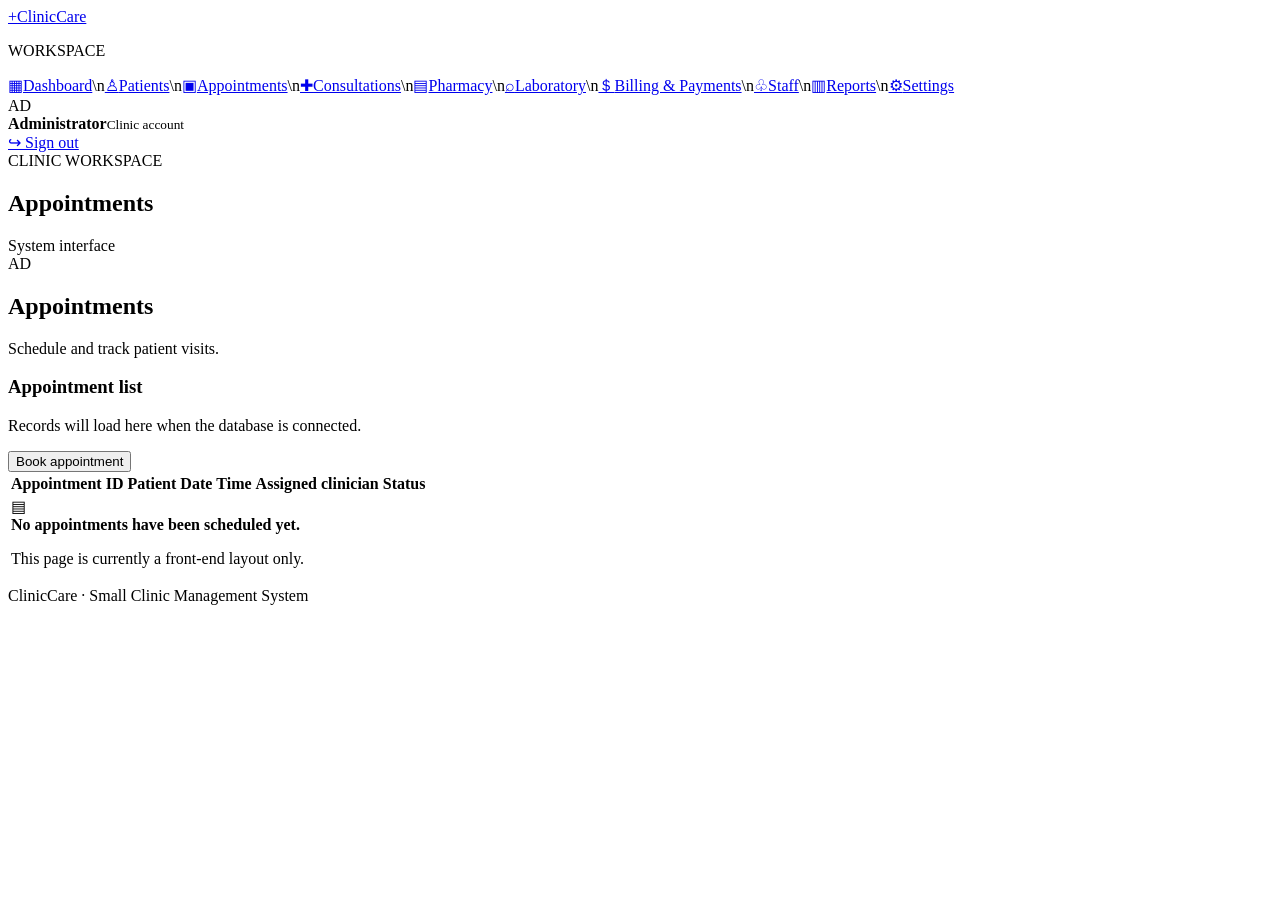
==== appointments.html @ 6c0e78ba "Initial commit Created from https://vercel.com/new" ====
<!DOCTYPE html>
<html lang="en">
<head>
  <meta charset="UTF-8">
  <meta name="viewport" content="width=device-width, initial-scale=1.0">
  <meta name="theme-color" content="#146c43">
  <title>Appointments | ClinicCare</title>
  <link rel="stylesheet" href="css/style.css">
</head>
<body>
  <div class="app-layout">
    <aside class="sidebar">
      <a class="brand" href="dashboard.html"><span class="brand-mark">+</span><span>ClinicCare</span></a>
      <p class="side-label">WORKSPACE</p>
      <nav class="side-nav"><a class="nav-link " href="dashboard.html"><span class="nav-icon">▦</span>Dashboard</a>\n<a class="nav-link " href="patients.html"><span class="nav-icon">♙</span>Patients</a>\n<a class="nav-link active" href="appointments.html"><span class="nav-icon">▣</span>Appointments</a>\n<a class="nav-link " href="consultations.html"><span class="nav-icon">✚</span>Consultations</a>\n<a class="nav-link " href="pharmacy.html"><span class="nav-icon">▤</span>Pharmacy</a>\n<a class="nav-link " href="laboratory.html"><span class="nav-icon">⌕</span>Laboratory</a>\n<a class="nav-link " href="billing.html"><span class="nav-icon">＄</span>Billing & Payments</a>\n<a class="nav-link " href="staff.html"><span class="nav-icon">♧</span>Staff</a>\n<a class="nav-link " href="reports.html"><span class="nav-icon">▥</span>Reports</a>\n<a class="nav-link " href="settings.html"><span class="nav-icon">⚙</span>Settings</a></nav>
      <div class="sidebar-bottom">
        <div class="user-mini"><div class="avatar">AD</div><div><strong>Administrator</strong><small>Clinic account</small></div></div>
        <a class="nav-link logout-link" href="index.html">↪ Sign out</a>
      </div>
    </aside>
    <main class="main-area">
      <header class="topbar">
        <div><span class="eyebrow">CLINIC WORKSPACE</span><h2>Appointments</h2></div>
        <div class="topbar-right"><span class="status-pill"><i></i> System interface</span><div class="avatar">AD</div></div>
      </header>
      <section class="page-heading"><div><h1>Appointments</h1><p>Schedule and track patient visits.</p></div></section>
      <section class="panel"><div class="panel-header"><div><h3>Appointment list</h3><p class="muted">Records will load here when the database is connected.</p></div><button class="btn btn-primary" type="button">Book appointment</button></div><div class="table-wrap"><table><thead><tr><th>Appointment ID</th><th>Patient</th><th>Date</th><th>Time</th><th>Assigned clinician</th><th>Status</th></tr></thead><tbody><tr><td colspan="6"><div class="empty-state compact"><div class="empty-icon">▤</div><strong>No appointments have been scheduled yet.</strong><p>This page is currently a front-end layout only.</p></div></td></tr></tbody></table></div></section>
      <footer class="footer">ClinicCare · Small Clinic Management System</footer>
    </main>
  </div>
</body>
</html>
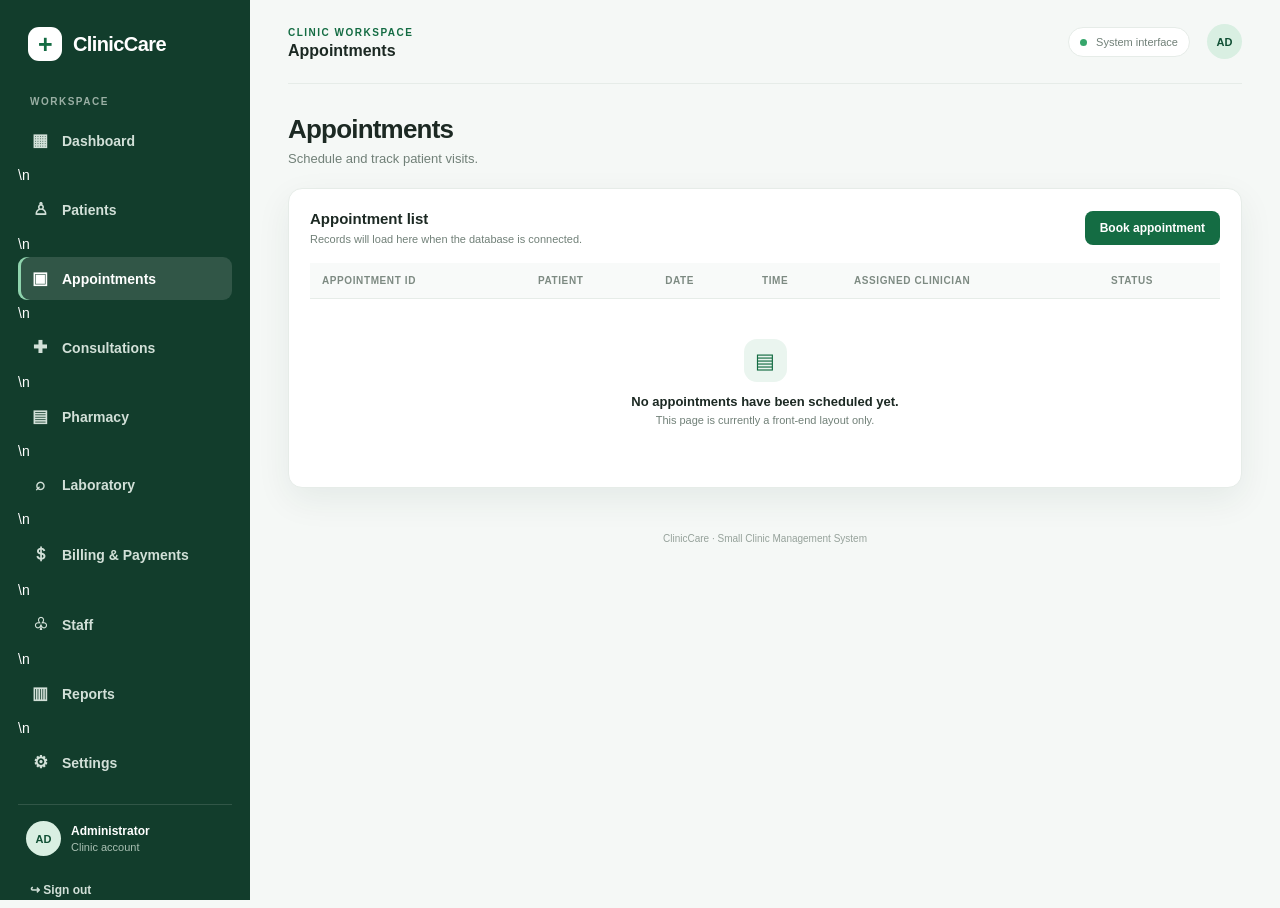
==== commit c60f4c3f: "Update appointments.html" ====
--- a/appointments.html
+++ b/appointments.html
@@ -5,7 +5,7 @@
   <meta name="viewport" content="width=device-width, initial-scale=1.0">
   <meta name="theme-color" content="#146c43">
   <title>Appointments | ClinicCare</title>
-  <link rel="stylesheet" href="css/style.css">
+  <link rel="stylesheet" href="style.css">
 </head>
 <body>
   <div class="app-layout">
--- a/style.css
+++ b/style.css
@@ -0,0 +1,82 @@
+@import url('https://fonts.googleapis.com/css2?family=DM+Sans:wght@400;500;600;700;800&display=swap');
+
+:root{--green:#146c43;--green-dark:#104f34;--green-soft:#eaf5ef;--ink:#1c2923;--muted:#718078;--line:#e6ece8;--bg:#f5f8f6;--white:#fff;--shadow:0 12px 35px rgba(20,60,40,.07)}
+*{box-sizing:border-box;margin:0;padding:0}
+body{font-family:'DM Sans',sans-serif;background:var(--bg);color:var(--ink);font-size:14px}
+a{text-decoration:none;color:inherit}
+button,input,textarea,select{font:inherit}
+button{cursor:pointer}
+.app-layout{min-height:100vh;display:grid;grid-template-columns:250px minmax(0,1fr)}
+.sidebar{background:#123d2c;color:#fff;padding:27px 18px;display:flex;flex-direction:column;min-height:100vh;position:sticky;top:0;height:100vh}
+.brand{display:flex;align-items:center;gap:11px;font-size:20px;font-weight:800;letter-spacing:-.6px;padding:0 10px 35px}
+.brand-mark{width:34px;height:34px;border-radius:11px;background:#fff;color:var(--green);display:grid;place-items:center;font-size:25px;font-weight:700}
+.side-label,.eyebrow{font-size:10px;font-weight:800;letter-spacing:1.5px;color:#9aafa4}
+.side-label{padding:0 12px 12px}
+.side-nav{display:grid;gap:5px}
+.nav-link{display:flex;align-items:center;gap:12px;padding:11px 12px;border-radius:9px;color:#d2e0d8;font-weight:600;transition:.2s}
+.nav-link:hover,.nav-link.active{background:rgba(255,255,255,.13);color:#fff}
+.nav-link.active{box-shadow:inset 3px 0 #8ed4ad}
+.nav-icon{width:20px;text-align:center;font-size:17px}
+.sidebar-bottom{margin-top:auto}
+.user-mini{display:flex;align-items:center;gap:10px;padding:16px 8px;border-top:1px solid rgba(255,255,255,.13);margin-top:20px}
+.user-mini strong,.user-mini small{display:block}
+.user-mini strong{font-size:12px}.user-mini small{color:#a9c0b3;font-size:11px;margin-top:3px}
+.avatar{width:35px;height:35px;border-radius:50%;display:grid;place-items:center;background:#d9efe2;color:var(--green-dark);font-weight:800;font-size:11px;flex-shrink:0}
+.logout-link{font-size:12px}
+.main-area{padding:0 38px;min-width:0}
+.topbar{height:84px;border-bottom:1px solid var(--line);display:flex;align-items:center;justify-content:space-between}
+.topbar h2{font-size:16px;margin-top:3px}
+.topbar .eyebrow{color:var(--green)}
+.topbar-right{display:flex;align-items:center;gap:17px}
+.status-pill{font-size:11px;color:var(--muted);background:#fff;border:1px solid var(--line);padding:8px 11px;border-radius:30px}
+.status-pill i{display:inline-block;width:7px;height:7px;border-radius:50%;background:#36a66b;margin-right:6px}
+.page-heading{padding:30px 0 22px}
+.page-heading h1{font-size:26px;letter-spacing:-.8px}
+.page-heading p,.muted{color:var(--muted);font-size:13px;margin-top:6px}
+.stats-grid{display:grid;grid-template-columns:repeat(4,minmax(0,1fr));gap:16px;margin-bottom:20px}
+.stat-card,.panel{background:var(--white);border:1px solid var(--line);border-radius:14px;box-shadow:var(--shadow)}
+.stat-card{padding:19px}
+.stat-label{display:block;color:var(--muted);font-weight:600;font-size:12px}
+.stat-card strong{display:block;font-size:30px;letter-spacing:-1px;margin:12px 0 4px}
+.stat-card small{color:#8b9891;font-size:11px}
+.content-grid{display:grid;grid-template-columns:minmax(0,1.6fr) minmax(260px,1fr);gap:18px}
+.panel{padding:21px;margin-bottom:20px;min-width:0}
+.panel-header{display:flex;align-items:center;justify-content:space-between;gap:15px;margin-bottom:18px}
+.panel-header h3{font-size:15px}
+.panel-header .muted{font-size:11px}
+.tag{font-size:10px;color:var(--green);background:var(--green-soft);padding:6px 9px;border-radius:20px;font-weight:700}
+.empty-state{text-align:center;padding:45px 15px;color:var(--muted)}
+.empty-state strong{display:block;color:var(--ink);font-size:13px;margin:12px 0 5px}
+.empty-state p{font-size:11px}
+.empty-icon{margin:auto;width:43px;height:43px;border-radius:13px;background:var(--green-soft);color:var(--green);display:grid;place-items:center;font-size:21px}
+.empty-state.compact{padding:30px 10px}
+.quick-actions{display:grid;gap:9px}
+.quick-action{display:flex;align-items:center;gap:11px;border:1px solid var(--line);padding:12px;border-radius:9px;font-size:12px;font-weight:600}
+.quick-action:hover{background:var(--green-soft);border-color:#c9e4d4}
+.quick-action span{width:27px;height:27px;border-radius:8px;background:var(--green-soft);color:var(--green);display:grid;place-items:center;font-size:16px}
+.btn{border:0;border-radius:8px;padding:10px 15px;font-weight:700;font-size:12px}
+.btn-primary{background:var(--green);color:#fff}
+.btn-primary:hover{background:var(--green-dark)}
+.btn-full{width:100%;padding:13px}
+.table-wrap{overflow-x:auto}
+table{border-collapse:collapse;width:100%;min-width:600px}
+th{text-align:left;color:#7d8a82;font-size:10px;text-transform:uppercase;letter-spacing:.6px;background:#f8faf9;padding:12px}
+td{border-top:1px solid var(--line);padding:10px}
+.form-panel{max-width:850px}
+.form-grid{display:grid;grid-template-columns:1fr 1fr;gap:17px}
+.form-grid label,.form-stack label{display:grid;gap:7px;font-weight:700;font-size:12px;color:#425148}
+input,textarea,select{width:100%;border:1px solid #dfe7e2;border-radius:8px;padding:12px;background:#fff;outline:none;color:var(--ink)}
+input:focus,textarea:focus,select:focus{border-color:var(--green);box-shadow:0 0 0 3px rgba(20,108,67,.09)}
+.full-field{grid-column:1/-1}
+.footer{padding:25px 0;color:#96a29b;font-size:10px;text-align:center}
+.auth-page{min-height:100vh;display:grid;place-items:center;padding:22px;background:linear-gradient(135deg,#edf6f0,#f8faf8)}
+.auth-card{width:min(100%,420px);background:#fff;padding:38px;border:1px solid var(--line);border-radius:18px;box-shadow:0 20px 60px rgba(20,60,40,.1)}
+.brand-centered{justify-content:center;padding:0 0 28px;color:var(--ink)}
+.auth-card .eyebrow{text-align:center;color:var(--green)}
+.auth-card h1{text-align:center;font-size:27px;margin-top:10px}
+.auth-card>.muted{text-align:center;margin-bottom:25px}
+.form-stack{display:grid;gap:17px;margin-top:22px}
+.form-note{text-align:center;color:#8a968f;font-size:10px;line-height:1.6;margin-top:20px}
+@media(max-width:1050px){.app-layout{grid-template-columns:220px minmax(0,1fr)}.main-area{padding:0 24px}.stats-grid{grid-template-columns:repeat(2,1fr)}}
+@media(max-width:760px){.app-layout{display:block}.sidebar{position:relative;height:auto;min-height:0;padding:16px;display:block}.brand{padding:0 5px 15px}.side-label{display:none}.side-nav{display:flex;overflow-x:auto;padding-bottom:5px}.nav-link{white-space:nowrap;padding:9px 11px;font-size:11px}.nav-icon{display:none}.sidebar-bottom{display:none}.main-area{padding:0 16px}.topbar{height:68px}.topbar-right .status-pill{display:none}.page-heading{padding:23px 0 17px}.page-heading h1{font-size:23px}.content-grid{grid-template-columns:1fr}.panel{padding:16px}}
+@media(max-width:480px){.stats-grid{gap:10px}.stat-card{padding:14px}.stat-card strong{font-size:25px}.stat-label{font-size:11px}.form-grid{grid-template-columns:1fr}.full-field{grid-column:auto}.auth-card{padding:27px 22px}.panel-header{align-items:flex-start;flex-direction:column}.panel-header .btn{width:100%}}
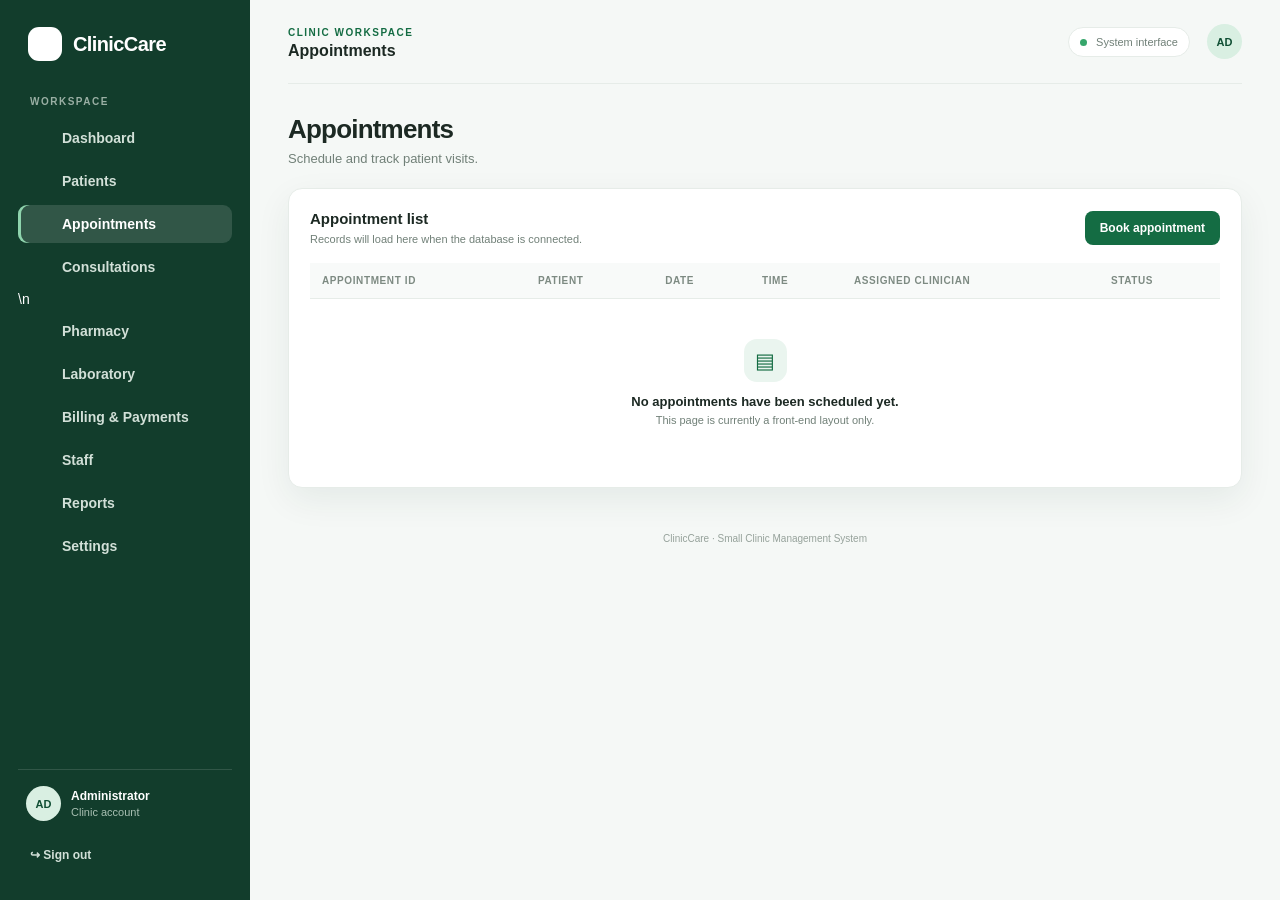
==== commit 008acd50: "Fix brand mark in sidebar link" ====
--- a/appointments.html
+++ b/appointments.html
@@ -10,9 +10,9 @@
 <body>
   <div class="app-layout">
     <aside class="sidebar">
-      <a class="brand" href="dashboard.html"><span class="brand-mark">+</span><span>ClinicCare</span></a>
+      <a class="brand" href="dashboard.html"><span class="brand-mark"></span><span>ClinicCare</span></a>
       <p class="side-label">WORKSPACE</p>
-      <nav class="side-nav"><a class="nav-link " href="dashboard.html"><span class="nav-icon">▦</span>Dashboard</a>\n<a class="nav-link " href="patients.html"><span class="nav-icon">♙</span>Patients</a>\n<a class="nav-link active" href="appointments.html"><span class="nav-icon">▣</span>Appointments</a>\n<a class="nav-link " href="consultations.html"><span class="nav-icon">✚</span>Consultations</a>\n<a class="nav-link " href="pharmacy.html"><span class="nav-icon">▤</span>Pharmacy</a>\n<a class="nav-link " href="laboratory.html"><span class="nav-icon">⌕</span>Laboratory</a>\n<a class="nav-link " href="billing.html"><span class="nav-icon">＄</span>Billing & Payments</a>\n<a class="nav-link " href="staff.html"><span class="nav-icon">♧</span>Staff</a>\n<a class="nav-link " href="reports.html"><span class="nav-icon">▥</span>Reports</a>\n<a class="nav-link " href="settings.html"><span class="nav-icon">⚙</span>Settings</a></nav>
+      <nav class="side-nav"><a class="nav-link " href="dashboard.html"><span class="nav-icon"></span>Dashboard</a><a class="nav-link " href="patients.html"><span class="nav-icon"></span>Patients</a><a class="nav-link active" href="appointments.html"><span class="nav-icon"></span>Appointments</a><a class="nav-link " href="consultations.html"><span class="nav-icon"></span>Consultations</a>\n<a class="nav-link " href="pharmacy.html"><span class="nav-icon"></span>Pharmacy</a><a class="nav-link " href="laboratory.html"><span class="nav-icon"></span>Laboratory</a><a class="nav-link " href="billing.html"><span class="nav-icon"></span>Billing & Payments</a><a class="nav-link " href="staff.html"><span class="nav-icon"></span>Staff</a><a class="nav-link " href="reports.html"><span class="nav-icon"></span>Reports</a><a class="nav-link " href="settings.html"><span class="nav-icon"></span>Settings</a></nav>
       <div class="sidebar-bottom">
         <div class="user-mini"><div class="avatar">AD</div><div><strong>Administrator</strong><small>Clinic account</small></div></div>
         <a class="nav-link logout-link" href="index.html">↪ Sign out</a>
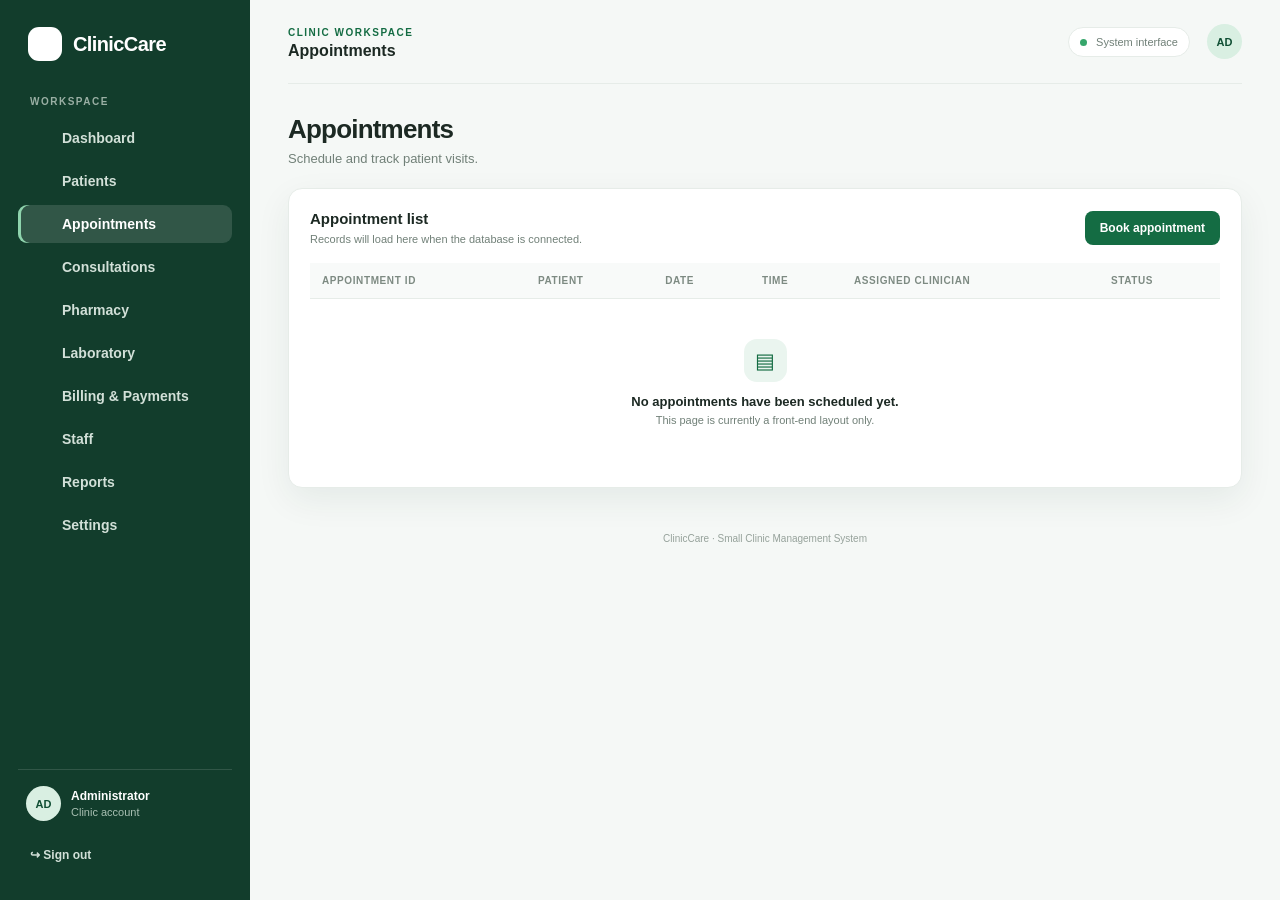
==== commit 0b1df0bf: "Refactor sidebar navigation links in appointments.html" ====
--- a/appointments.html
+++ b/appointments.html
@@ -12,7 +12,7 @@
     <aside class="sidebar">
       <a class="brand" href="dashboard.html"><span class="brand-mark"></span><span>ClinicCare</span></a>
       <p class="side-label">WORKSPACE</p>
-      <nav class="side-nav"><a class="nav-link " href="dashboard.html"><span class="nav-icon"></span>Dashboard</a><a class="nav-link " href="patients.html"><span class="nav-icon"></span>Patients</a><a class="nav-link active" href="appointments.html"><span class="nav-icon"></span>Appointments</a><a class="nav-link " href="consultations.html"><span class="nav-icon"></span>Consultations</a>\n<a class="nav-link " href="pharmacy.html"><span class="nav-icon"></span>Pharmacy</a><a class="nav-link " href="laboratory.html"><span class="nav-icon"></span>Laboratory</a><a class="nav-link " href="billing.html"><span class="nav-icon"></span>Billing & Payments</a><a class="nav-link " href="staff.html"><span class="nav-icon"></span>Staff</a><a class="nav-link " href="reports.html"><span class="nav-icon"></span>Reports</a><a class="nav-link " href="settings.html"><span class="nav-icon"></span>Settings</a></nav>
+      <nav class="side-nav"><a class="nav-link " href="dashboard.html"><span class="nav-icon"></span>Dashboard</a><a class="nav-link " href="patients.html"><span class="nav-icon"></span>Patients</a><a class="nav-link active" href="appointments.html"><span class="nav-icon"></span>Appointments</a><a class="nav-link " href="consultations.html"><span class="nav-icon"></span>Consultations</a><a class="nav-link " href="pharmacy.html"><span class="nav-icon"></span>Pharmacy</a><a class="nav-link " href="laboratory.html"><span class="nav-icon"></span>Laboratory</a><a class="nav-link " href="billing.html"><span class="nav-icon"></span>Billing & Payments</a><a class="nav-link " href="staff.html"><span class="nav-icon"></span>Staff</a><a class="nav-link " href="reports.html"><span class="nav-icon"></span>Reports</a><a class="nav-link " href="settings.html"><span class="nav-icon"></span>Settings</a></nav>
       <div class="sidebar-bottom">
         <div class="user-mini"><div class="avatar">AD</div><div><strong>Administrator</strong><small>Clinic account</small></div></div>
         <a class="nav-link logout-link" href="index.html">↪ Sign out</a>
